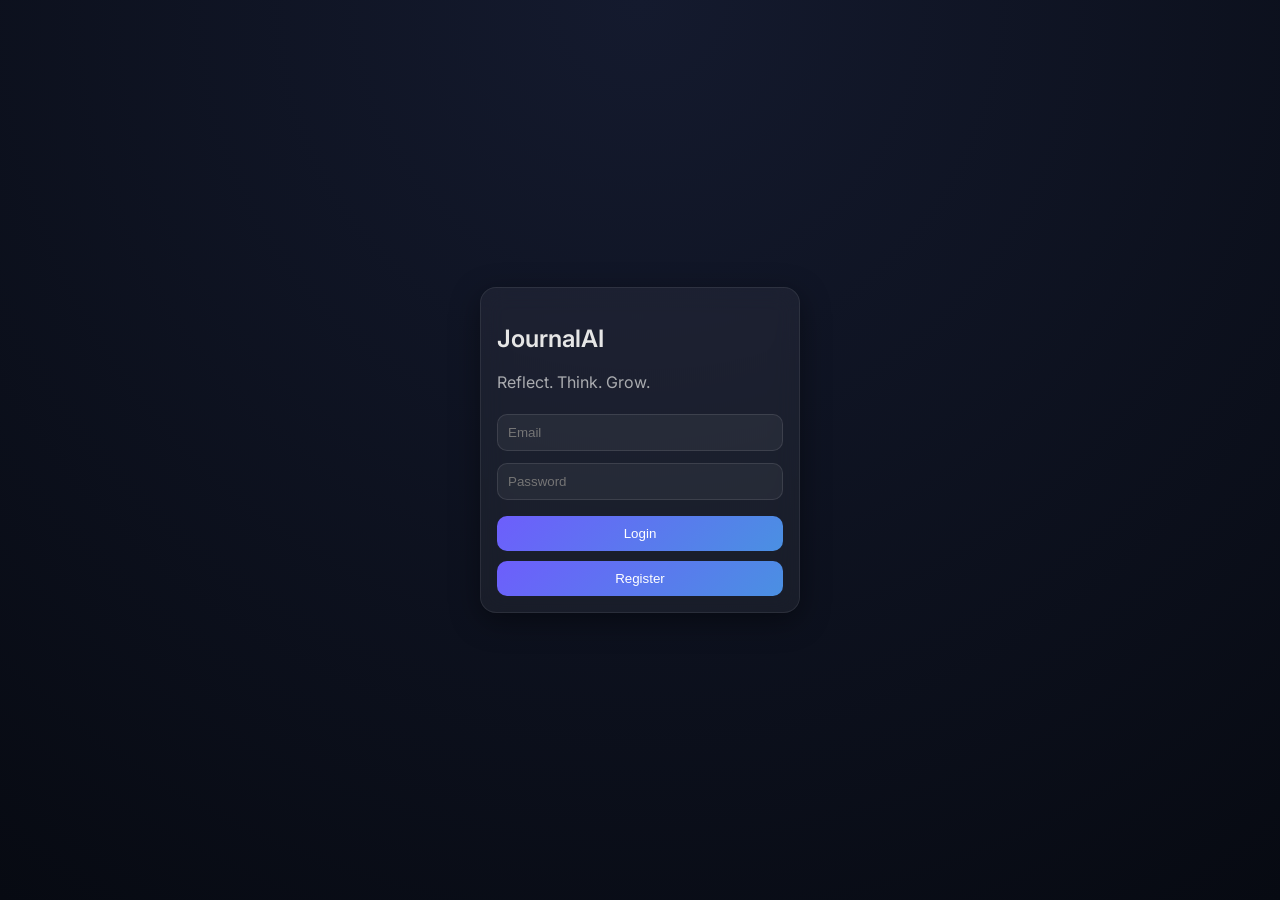
==== index.html @ d4f8a4b5 "init" ====
<!DOCTYPE html>
<html>
<head>
    <title>JournalAI Login</title>
    <link rel="stylesheet" href="style.css">
</head>
<body class="center">

    <div class="glass" style="width:320px; animation: fadeIn 0.6s ease;">
        <h2>JournalAI</h2>
        <p style="opacity:0.7;">Reflect. Think. Grow.</p>

        <input id="email" placeholder="Email">
        <input id="password" type="password" placeholder="Password">

        <button onclick="login()" style="width:100%; margin-top:10px;">Login</button>
        <button onclick="register()" style="width:100%; margin-top:10px;">Register</button>
    </div>
   <script src="api.js"></script>

</body>
</html>
---- style.css ----
@import url('https://fonts.googleapis.com/css2?family=Inter:wght@300;400;600;700&display=swap');

body {
    margin: 0;
    font-family: "Inter", sans-serif;
    background: radial-gradient(circle at top, #141a2e, #070a12);
    color: #e6e6e6;
}

/* Smooth fade in */
* {
    box-sizing: border-box;
}

h1, h2, h3 {
    font-weight: 600;
}

/* Glass card */
.glass {
    background: rgba(255, 255, 255, 0.05);
    border: 1px solid rgba(255, 255, 255, 0.08);
    backdrop-filter: blur(12px);
    border-radius: 16px;
    padding: 16px;
    box-shadow: 0 8px 30px rgba(0,0,0,0.4);
}

/* Buttons */
button {
    background: linear-gradient(135deg, #6d5efc, #4a90e2);
    border: none;
    padding: 10px 14px;
    color: white;
    border-radius: 10px;
    cursor: pointer;
    transition: 0.2s;
}

    button:hover {
        transform: translateY(-2px);
        opacity: 0.9;
    }

/* Inputs */
input {
    background: rgba(255,255,255,0.05);
    border: 1px solid rgba(255,255,255,0.1);
    padding: 10px;
    border-radius: 10px;
    color: white;
    outline: none;
    width: 100%;
    margin: 6px 0;
}

/* Layout helpers */
.container {
    width: 90%;
    max-width: 1000px;
    margin: auto;
}

.center {
    display: flex;
    justify-content: center;
    align-items: center;
    height: 100vh;
}
@keyframes fadeIn {
    from {
        opacity: 0;
        transform: translateY(10px);
    }

    to {
        opacity: 1;
        transform: translateY(0);
    }
}
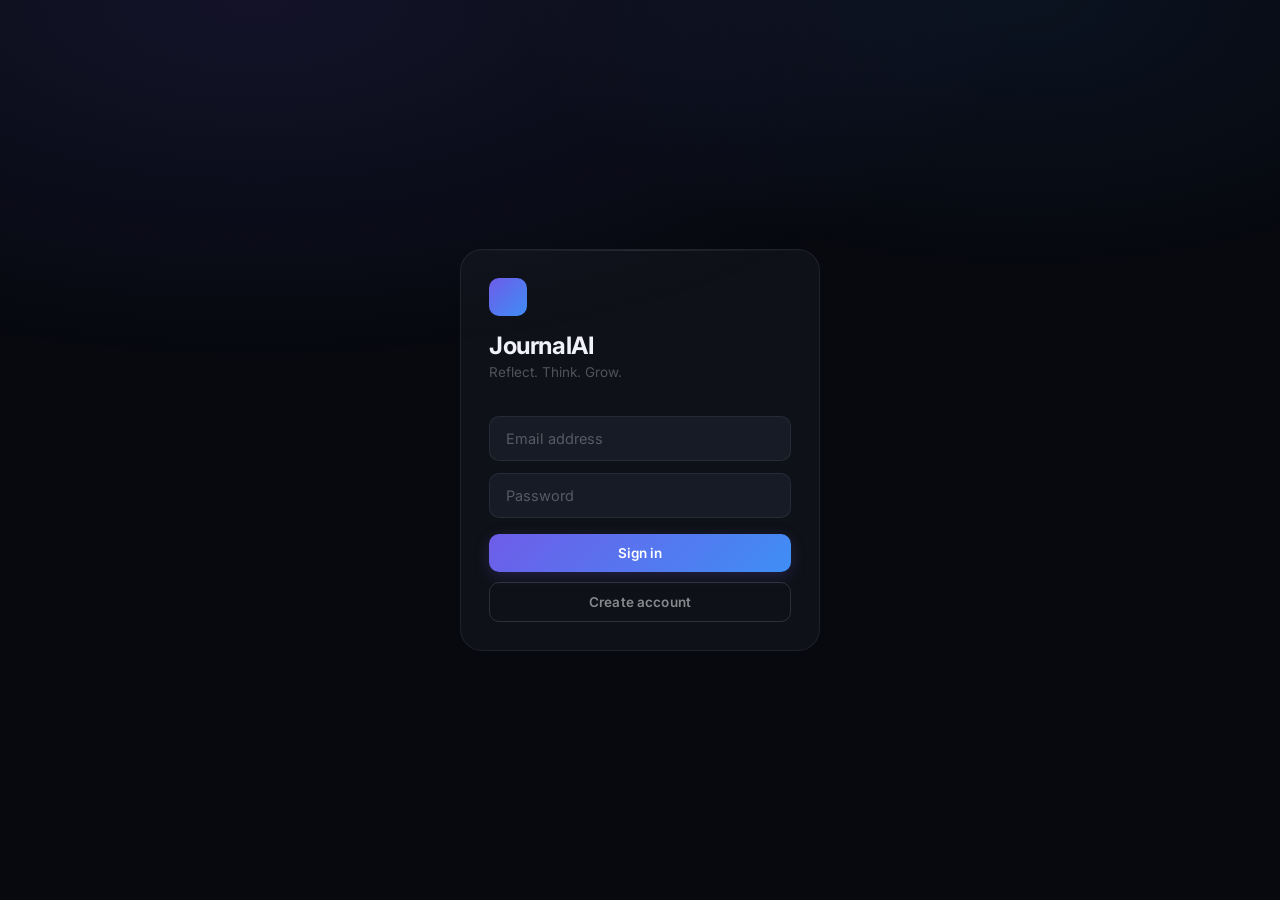
==== commit 79d391c1: "final" ====
--- a/index.html
+++ b/index.html
@@ -1,22 +1,27 @@
 <!DOCTYPE html>
 <html>
 <head>
-    <title>JournalAI Login</title>
+    <title>JournalAI</title>
     <link rel="stylesheet" href="style.css">
 </head>
 <body class="center">
 
-    <div class="glass" style="width:320px; animation: fadeIn 0.6s ease;">
-        <h2>JournalAI</h2>
-        <p style="opacity:0.7;">Reflect. Think. Grow.</p>
+    <div class="glass login-card">
+        <div style="margin-bottom:24px;">
+            <div style="width:38px;height:38px;border-radius:10px;background:linear-gradient(135deg,#6e5de8,#3f8ef5);margin-bottom:16px;"></div>
+            <h2>JournalAI</h2>
+            <span class="subtitle">Reflect. Think. Grow.</span>
+        </div>
 
-        <input id="email" placeholder="Email">
+        <input id="email" type="email" placeholder="Email address">
         <input id="password" type="password" placeholder="Password">
 
-        <button onclick="login()" style="width:100%; margin-top:10px;">Login</button>
-        <button onclick="register()" style="width:100%; margin-top:10px;">Register</button>
+        <div class="login-actions">
+            <button onclick="login()">Sign in</button>
+            <button onclick="register()">Create account</button>
+        </div>
     </div>
-   <script src="api.js"></script>
 
+    <script src="api.js"></script>
 </body>
 </html>
--- a/style.css
+++ b/style.css
@@ -1,80 +1,363 @@
-@import url('https://fonts.googleapis.com/css2?family=Inter:wght@300;400;600;700&display=swap');
+@import url('https://fonts.googleapis.com/css2?family=Inter:wght@300;400;500;600;700;800;900&display=swap');
+
+:root {
+    --bg: #07090f;
+    --surface: #0e1117;
+    --surface-2: #161b26;
+    --border: rgba(255,255,255,0.07);
+    --border-hover: rgba(255,255,255,0.13);
+    --text: #f0f2f7;
+    --text-soft: rgba(255,255,255,0.5);
+    --text-muted: rgba(255,255,255,0.28);
+    --accent: #6e5de8;
+    --accent-2: #3f8ef5;
+    --accent-glow: rgba(110,93,232,0.18);
+    --radius-sm: 10px;
+    --radius: 16px;
+    --radius-lg: 22px;
+}
+
+*, *::before, *::after { box-sizing: border-box; margin: 0; padding: 0; }
+
+html { scroll-behavior: smooth; }
 
 body {
-    margin: 0;
     font-family: "Inter", sans-serif;
-    background: radial-gradient(circle at top, #141a2e, #070a12);
-    color: #e6e6e6;
-}
-
-/* Smooth fade in */
-* {
-    box-sizing: border-box;
-}
-
-h1, h2, h3 {
-    font-weight: 600;
-}
-
-/* Glass card */
-.glass {
-    background: rgba(255, 255, 255, 0.05);
-    border: 1px solid rgba(255, 255, 255, 0.08);
-    backdrop-filter: blur(12px);
-    border-radius: 16px;
-    padding: 16px;
-    box-shadow: 0 8px 30px rgba(0,0,0,0.4);
-}
-
-/* Buttons */
-button {
-    background: linear-gradient(135deg, #6d5efc, #4a90e2);
-    border: none;
-    padding: 10px 14px;
-    color: white;
-    border-radius: 10px;
-    cursor: pointer;
-    transition: 0.2s;
-}
-
-    button:hover {
-        transform: translateY(-2px);
-        opacity: 0.9;
-    }
-
-/* Inputs */
-input {
-    background: rgba(255,255,255,0.05);
-    border: 1px solid rgba(255,255,255,0.1);
-    padding: 10px;
-    border-radius: 10px;
-    color: white;
-    outline: none;
-    width: 100%;
-    margin: 6px 0;
-}
-
-/* Layout helpers */
+    background: var(--bg);
+    color: var(--text);
+    min-height: 100vh;
+    overflow-x: hidden;
+    -webkit-font-smoothing: antialiased;
+}
+
+body::after {
+    content: "";
+    position: fixed;
+    top: 0; left: 0;
+    width: 100%; height: 100%;
+    background:
+        radial-gradient(ellipse 60% 40% at 20% 0%, rgba(110,93,232,0.12), transparent),
+        radial-gradient(ellipse 40% 30% at 80% 0%, rgba(63,142,245,0.08), transparent);
+    pointer-events: none;
+    z-index: 0;
+}
+
+h1, h2, h3, h4 { font-weight: 700; letter-spacing: -0.4px; line-height: 1.2; }
+h1 { font-size: 2.6rem; }
+h2 { font-size: 1.7rem; }
+h3 { font-size: 1.05rem; }
+p { color: var(--text-soft); line-height: 1.7; }
+
 .container {
-    width: 90%;
-    max-width: 1000px;
-    margin: auto;
+    width: 92%;
+    max-width: 1080px;
+    margin: 0 auto;
+    padding: 40px 0 80px;
+    position: relative;
+    z-index: 1;
 }
 
 .center {
     display: flex;
     justify-content: center;
     align-items: center;
-    height: 100vh;
-}
-@keyframes fadeIn {
-    from {
-        opacity: 0;
-        transform: translateY(10px);
-    }
-
-    to {
-        opacity: 1;
-        transform: translateY(0);
-    }
+    min-height: 100vh;
+    padding: 20px;
+    position: relative;
+    z-index: 1;
+}
+
+/* ── Card ── */
+.glass {
+    background: var(--surface);
+    border: 1px solid var(--border);
+    border-radius: var(--radius-lg);
+    padding: 28px;
+    position: relative;
+    overflow: hidden;
+    animation: rise 0.45s cubic-bezier(.22,.8,.36,1) both;
+}
+
+.glass::before {
+    content: "";
+    position: absolute;
+    top: 0; left: 0; right: 0;
+    height: 1px;
+    background: linear-gradient(90deg, transparent, rgba(255,255,255,0.1), transparent);
+}
+
+/* ── Buttons ── */
+button {
+    border: none;
+    outline: none;
+    cursor: pointer;
+    padding: 11px 20px;
+    border-radius: var(--radius-sm);
+    font-weight: 600;
+    font-size: 13.5px;
+    color: white;
+    font-family: "Inter", sans-serif;
+    background: linear-gradient(135deg, var(--accent) 0%, var(--accent-2) 100%);
+    transition: opacity 0.18s, transform 0.18s, box-shadow 0.18s;
+    box-shadow: 0 4px 16px rgba(110,93,232,0.22);
+    letter-spacing: 0.01em;
+}
+
+button:hover {
+    opacity: 0.88;
+    transform: translateY(-1px);
+    box-shadow: 0 8px 24px rgba(110,93,232,0.3);
+}
+
+button:active { transform: scale(0.97); opacity: 1; }
+
+/* ── Inputs ── */
+input, textarea {
+    width: 100%;
+    background: var(--surface-2);
+    border: 1px solid var(--border);
+    color: var(--text);
+    border-radius: var(--radius-sm);
+    padding: 13px 16px;
+    margin-top: 12px;
+    font-size: 14.5px;
+    font-family: "Inter", sans-serif;
+    outline: none;
+    transition: border 0.2s, background 0.2s;
+}
+
+textarea {
+    min-height: 130px;
+    resize: vertical;
+    line-height: 1.65;
+}
+
+input:focus, textarea:focus {
+    border-color: rgba(110,93,232,0.45);
+    background: rgba(110,93,232,0.06);
+}
+
+input::placeholder, textarea::placeholder { color: var(--text-muted); }
+
+/* ── Login card specifics ── */
+.login-card {
+    width: 360px;
+    max-width: 100%;
+}
+
+.login-card h2 {
+    font-size: 1.5rem;
+    margin-bottom: 4px;
+}
+
+.login-card .subtitle {
+    font-size: 13.5px;
+    color: var(--text-muted);
+    margin-bottom: 20px;
+    display: block;
+}
+
+.login-actions {
+    display: flex;
+    flex-direction: column;
+    gap: 10px;
+    margin-top: 16px;
+}
+
+.login-actions button:last-child {
+    background: transparent;
+    border: 1px solid var(--border-hover);
+    box-shadow: none;
+    color: var(--text-soft);
+}
+
+.login-actions button:last-child:hover {
+    background: var(--surface-2);
+    box-shadow: none;
+}
+
+/* ── Dashboard header ── */
+.dash-header {
+    display: flex;
+    align-items: center;
+    justify-content: space-between;
+    margin-bottom: 28px;
+}
+
+.dash-header h2 { font-size: 1.5rem; }
+
+/* ── Journal form ── */
+.journal-form { margin-bottom: 28px; }
+.journal-form h3 {
+    font-size: 0.9rem;
+    font-weight: 600;
+    text-transform: uppercase;
+    letter-spacing: 0.08em;
+    color: var(--text-muted);
+    margin-bottom: 2px;
+}
+
+/* ── Mood picker ── */
+.mood-picker {
+    display: flex;
+    gap: 8px;
+    flex-wrap: wrap;
+    margin: 16px 0;
+}
+
+.mood-btn {
+    background: var(--surface-2);
+    border: 1px solid var(--border);
+    box-shadow: none;
+    color: var(--text-soft);
+    font-size: 13px;
+    padding: 8px 14px;
+    border-radius: 20px;
+    font-weight: 500;
+    transition: background 0.18s, border 0.18s, color 0.18s, transform 0.18s;
+}
+
+.mood-btn:hover {
+    background: rgba(110,93,232,0.12);
+    border-color: rgba(110,93,232,0.3);
+    color: #c4b8ff;
+    box-shadow: none;
+    transform: translateY(-1px);
+}
+
+.mood-btn.active {
+    background: linear-gradient(135deg, var(--accent), var(--accent-2));
+    border-color: transparent;
+    color: white;
+    box-shadow: 0 4px 14px rgba(110,93,232,0.28);
+}
+
+/* ── Journal grid ── */
+#list {
+    display: grid;
+    grid-template-columns: repeat(auto-fill, minmax(280px, 1fr));
+    gap: 16px;
+    margin-top: 0;
+}
+
+/* ── Journal card ── */
+.journal-card {
+    transition: transform 0.22s, border 0.22s, background 0.22s;
+    cursor: pointer;
+}
+
+.journal-card:hover {
+    transform: translateY(-3px);
+    border-color: rgba(110,93,232,0.22);
+    background: rgba(255,255,255,0.05);
+}
+
+/* ── Chat ── */
+#chat {
+    height: 62vh;
+    overflow-y: auto;
+    display: flex;
+    flex-direction: column;
+    gap: 10px;
+    padding: 24px 20px;
+    scrollbar-width: thin;
+    scrollbar-color: rgba(255,255,255,0.1) transparent;
+}
+
+#chat::-webkit-scrollbar { width: 6px; }
+#chat::-webkit-scrollbar-thumb { background: rgba(255,255,255,0.1); border-radius: 20px; }
+
+/* ── Message bubbles ── */
+.message {
+    max-width: 72%;
+    padding: 12px 16px;
+    border-radius: 16px;
+    line-height: 1.65;
+    font-size: 14.5px;
+    animation: rise 0.25s ease;
+}
+
+.message.user {
+    align-self: flex-end;
+    background: linear-gradient(135deg, var(--accent), var(--accent-2));
+    border-bottom-right-radius: 4px;
+}
+
+.message.ai {
+    align-self: flex-start;
+    background: var(--surface-2);
+    border: 1px solid var(--border);
+    border-bottom-left-radius: 4px;
+    color: var(--text-soft);
+}
+
+/* ── Chat input bar ── */
+.chat-bar {
+    display: flex;
+    gap: 10px;
+    margin-top: 14px;
+    align-items: center;
+}
+
+.chat-bar input { margin-top: 0; flex: 1; }
+
+/* ── Back button ── */
+.back-btn {
+    background: transparent;
+    border: 1px solid var(--border-hover);
+    color: var(--text-soft);
+    box-shadow: none;
+    padding: 11px 16px;
+}
+
+.back-btn:hover {
+    background: var(--surface-2);
+    box-shadow: none;
+    opacity: 1;
+}
+
+/* ── Toast ── */
+.toast {
+    position: fixed;
+    bottom: 28px;
+    right: 28px;
+    background: var(--surface-2);
+    border: 1px solid var(--border-hover);
+    color: var(--text);
+    padding: 13px 18px;
+    border-radius: var(--radius-sm);
+    font-size: 13.5px;
+    opacity: 0;
+    transform: translateY(10px);
+    transition: opacity 0.28s, transform 0.28s;
+    z-index: 9999;
+    pointer-events: none;
+}
+
+.toast.show { opacity: 1; transform: translateY(0); }
+
+/* ── Divider label ── */
+.section-label {
+    font-size: 11.5px;
+    font-weight: 600;
+    text-transform: uppercase;
+    letter-spacing: 0.1em;
+    color: var(--text-muted);
+    margin: 32px 0 14px;
+}
+
+/* ── Animations ── */
+@keyframes rise {
+    from { opacity: 0; transform: translateY(10px); }
+    to   { opacity: 1; transform: translateY(0); }
+}
+
+/* ── Responsive ── */
+@media (max-width: 700px) {
+    h1 { font-size: 1.9rem; }
+    h2 { font-size: 1.35rem; }
+    .container { width: 95%; }
+    #chat { height: 58vh; }
+    .message { max-width: 88%; }
+    .login-card { width: 100%; }
 }
